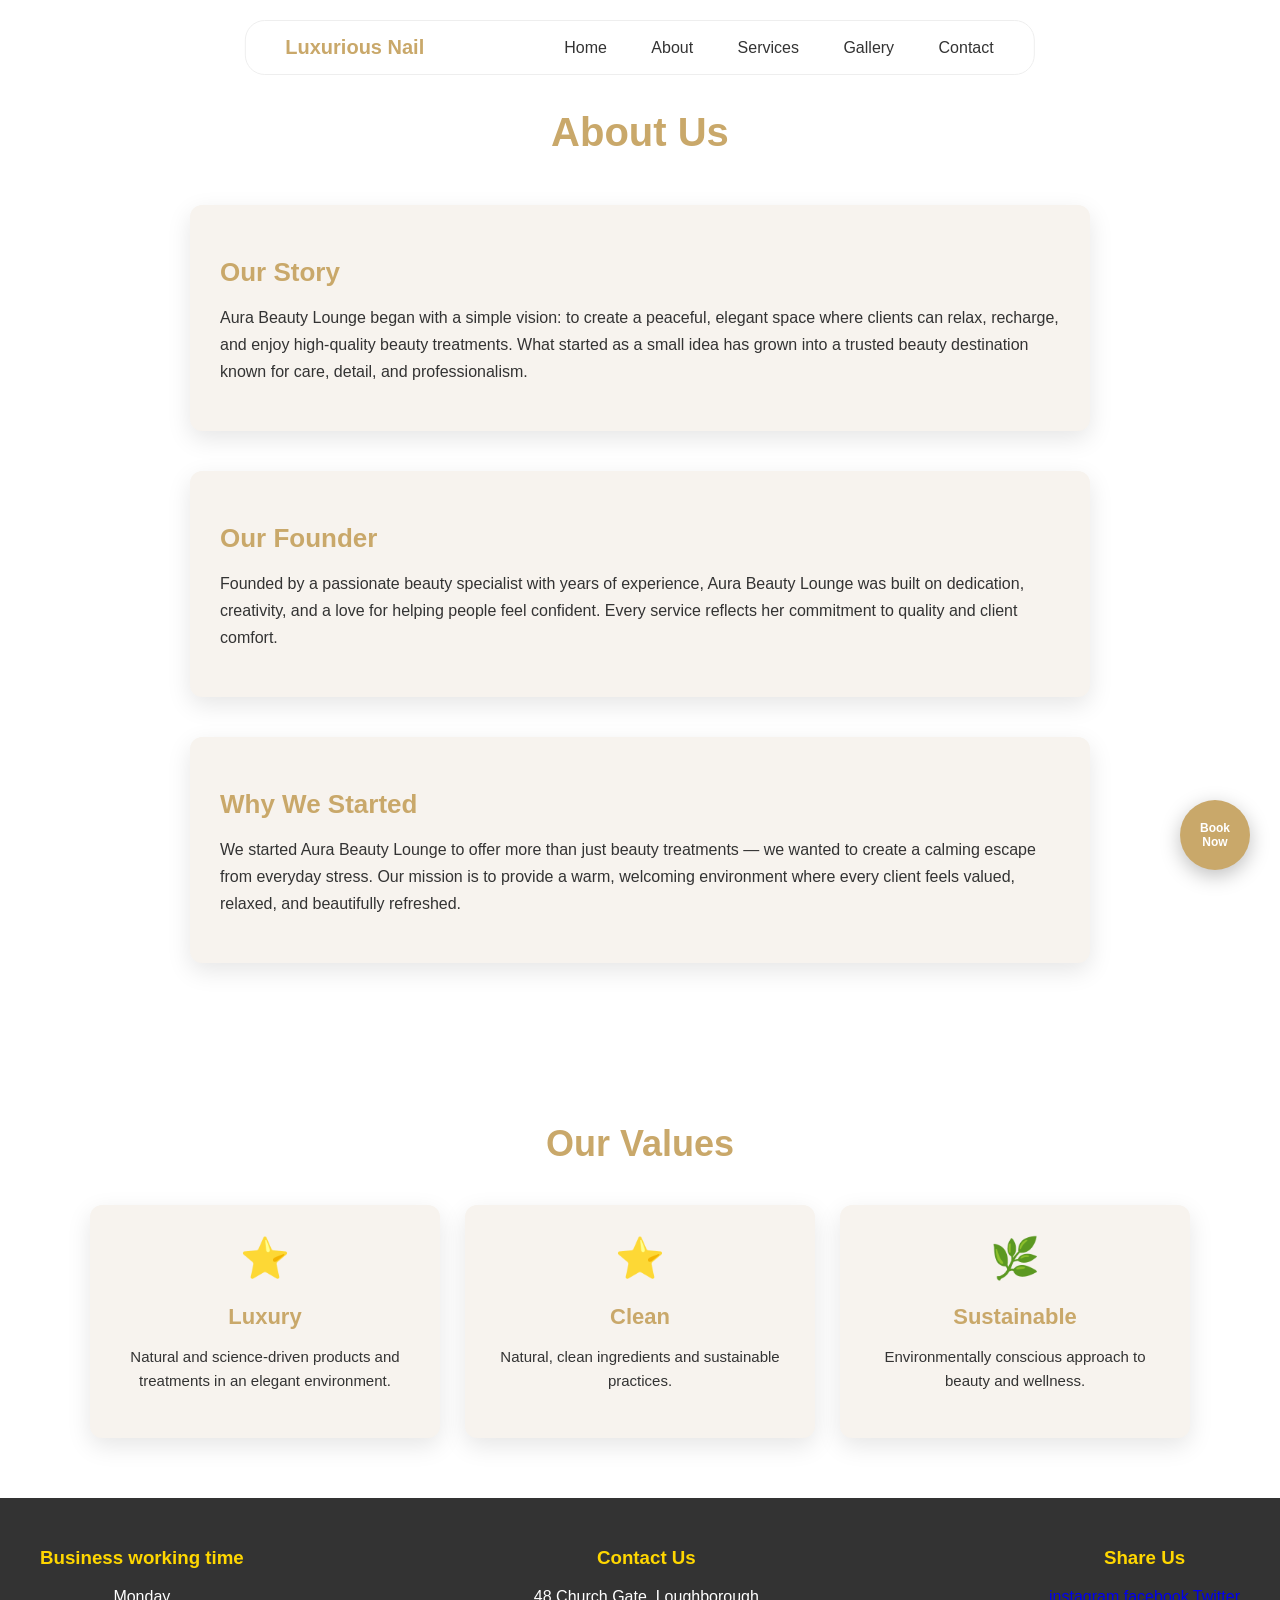
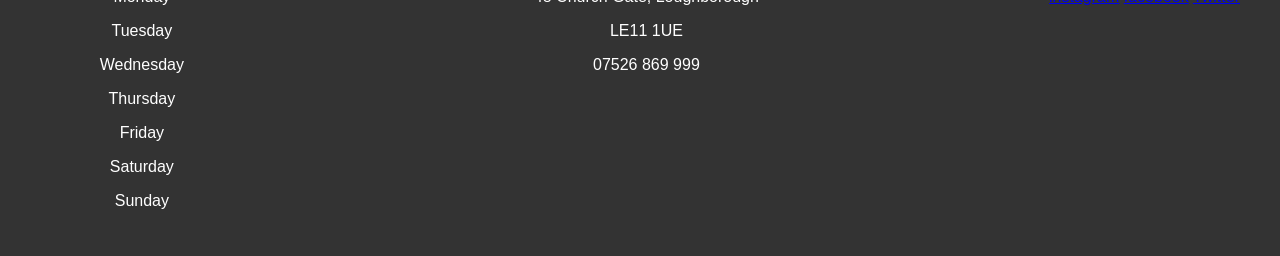
==== about.html @ 69b6419a "Add files via upload" ====
<!DOCTYPE html>
<html lang="en">
<head>
    <meta charset="UTF-8">
    <meta name="viewport" content="width=device-width, initial-scale=1.0">
    <title>Luxurious Nail</title>
    <link rel="stylesheet" href="style.css">
</head>

<body>

    <!-- NAVBAR -->
    <nav class="navbar">
        <div class="logo">Luxurious Nail</div>
        <div class="nav-links">
            <a href="index.html">Home</a>
            <a href="about.html">About</a>
            <a href="services.html">Services</a>
            <a href="gallery.html">Gallery</a>
            <a href="contact.html">Contact</a>
        </div>
    </nav>

<section class="about-page">

    <h1 class="about-main-heading">About Us</h1>

    <!-- BOX 1 -->
    <div class="about-box">
        <h2>Our Story</h2>
        <p>
            Aura Beauty Lounge began with a simple vision: to create a peaceful, elegant space where clients can relax, recharge, and enjoy high‑quality beauty treatments. What started as a small idea has grown into a trusted beauty destination known for care, detail, and professionalism.
        </p>
    </div>

    <!-- BOX 2 -->
    <div class="about-box">
        <h2>Our Founder</h2>
        <p>
            Founded by a passionate beauty specialist with years of experience, Aura Beauty Lounge was built on dedication, creativity, and a love for helping people feel confident. Every service reflects her commitment to quality and client comfort.
        </p>
    </div>

    <!-- BOX 3 -->
    <div class="about-box">
        <h2>Why We Started</h2>
        <p>
            We started Aura Beauty Lounge to offer more than just beauty treatments — we wanted to create a calming escape from everyday stress. Our mission is to provide a warm, welcoming environment where every client feels valued, relaxed, and beautifully refreshed.
        </p>
    </div>

</section>

<!-- OUR VALUES SECTION -->
<section class="values-section">

    <h2 class="values-heading">Our Values</h2>

    <div class="values-container">

        <!-- BOX 1 -->
        <div class="value-box">
            <div class="value-icon">⭐</div>
            <h3>Luxury</h3>
            <p>Natural and science‑driven products and treatments in an elegant environment.</p>
        </div>

        <!-- BOX 2 -->
        <div class="value-box">
            <div class="value-icon">⭐</div>
            <h3>Clean</h3>
            <p>Natural, clean ingredients and sustainable practices.</p>
        </div>

        <!-- BOX 3 -->
        <div class="value-box">
            <div class="value-icon">🌿</div>
            <h3>Sustainable</h3>
            <p>Environmentally conscious approach to beauty and wellness.</p>
        </div>

    </div>

</section>

<a href="contact.html" class="floating-circle-cta">
    Book<br>Now
</a>


   <!-- FOOTER -->
    <footer>
        
    <div class="footer-section">
        <h3>Business working time</h3>
        <p>Monday</p>
        <p>Tuesday</p>
        <p>Wednesday</p>
        <p>Thursday</p>
        <p>Friday</p>
        <p>Saturday</p>
        <p>Sunday</p>
    </div>

    <div class="footer-section">
        <h3>Contact Us</h3>
        <p>48 Church Gate, Loughborough</p>
        <p>LE11 1UE</p>
        <p>07526 869 999</p>
    </div>

    <div class="footer-section">
        <h3>Share Us</h3>
        <a href="https://www.instagram.com/loughborough_beauty_lounge?igsh=MWcwcXJ1YjU5emx0Mg%3D%3D&utm_source=qr">instagram</a>
        <a href="#">facebook</a>
        <a href="#">Twitter</a>
    </div>

    </footer>
---- style.css ----
/* GLOBAL */
html {
    scroll-behavior: smooth;
}

body {
    margin: 0;
    font-family: "Poppins", sans-serif;
    background: #ffffff;
    color: #333;
}

/* NAVBAR */
.navbar {
    position: fixed;
    top: 20px;
    left: 50%;
    transform: translateX(-50%);
    background: white;
    padding: 15px 40px;
    display: flex;
    align-items: center;
    gap: 100px;
    border-radius: 20px;
    border: 1px solid #eee;
    z-index: 10;
    white-space: nowrap;
    min-width: 600px;
}

.logo {
    font-size: 20px;
    font-weight: bold;
    color: #C9A86A;
}

.nav-links a {
    margin-left: 40px;
    text-decoration: none;
    color: #333;
    font-weight: 500;
    display: inline-block;
    transition: 0.2s ease;
}

.nav-links a:hover {
    color: #C9A86A;
    transform: translateY(-10px) scale(1.2);
}

/* HERO SECTION */
.hero {
    position: relative;
    height: 100vh;
    overflow: hidden;
}

.hero-background {
    position: absolute;
    inset: 0;
    background: url('Images/photo3.jpg') center/cover no-repeat;
    z-index: 0;
    filter: brightness(0.5);
}

.hero-box {
    position: relative;
    z-index: 2;
    background: rgba(255, 255, 255, 0.85);
    padding: 40px 50px;
    border-radius: 12px;
    max-width: 600px;
    margin: 0 auto;
    top: 50%;
    transform: translateY(-50%);
    text-align: center;
    box-shadow: 0 8px 30px rgba(0,0,0,0.15);
}

.hero-box h1 {
    font-size: 42px;
    margin-bottom: 10px;
    color: #C9A86A;
}

.hero-box p {
    font-size: 18px;
    margin-bottom: 20px;
}

/* BUTTONS */
.btn, .btn1 {
    padding: 12px 25px;
    border-radius: 30px;
    text-decoration: none;
    font-weight: 500;
    margin: 5px;
}

.hero-box a {
    display: inline-block;
    transition: 0.2s ease;
}

.btn:hover, .btn1:hover {
    color: gold;
    transform: translateY(-15px) scale(1.2);
}

.btn {
    background: #C9A86A;
    color: white;
}

.btn1 {
    background: white;
    color: black;
}

/* PREVIEW SECTIONS */
.preview {
    padding: 30px 20px;
    background: #F7F3EE;
    border-bottom: 1px solid #eee;
    margin-top: 50px;
}

.preview h2 {
    font-size: 30px;
    color: #C9A86A;
    text-align: center;
}

.preview-content {
    display: flex;
    justify-content: space-between;
    align-items: center;
    gap: 50px;
    max-width: 900px;
    margin: 0 auto;
}

.intro-preview .preview-text {
    margin-left: -80px;
}

.preview-text p {
    background: rgba(255, 255, 255, 0.85);
    color: black;
    box-shadow: 0 8px 30px rgba(0,0,0,0.15);
    text-align: left;
    padding: 20px;
    border-radius: 12px;

}

/* REMOVE BOX ONLY FOR FIRST PREVIEW */
.intro-preview .preview-text p {
    background: none !important;
    box-shadow: none !important;
    padding: 0 !important;
    border-radius: 0 !important;
}

/* INTRO FEATURES UNDER IMAGE */
.intro-features {
    display: flex;
    justify-content: center;
    gap: 40px;
    margin-top: 30px;
    flex-wrap: wrap;
}

.feature-box {
    text-align: center;
    max-width: 150px;
}

.feature-icon {
    font-size: 32px;
    color: #C9A86A;
    display: block;
    margin-bottom: 10px;
}

.feature-box p {
    font-size: 14px;
    font-weight: 500;
    color: #333;
}

.feature-box {
    text-align: center;
    max-width: 150px;
    padding: 10px;
    border-radius: 10px;
    transition: 0.25s ease;
    cursor: pointer;
}

.feature-box:hover {
    background: rgba(201, 168, 106, 0.15); /* soft gold tint */
    transform: translateY(-5px);
}


.about-photo1 {
    width: 100%;
    max-width: 300px;
    border-radius: 12px;
    flex: 1;
}

.Our-Store-Preview {
    overflow: hidden;
    width: 100%;
    padding: 60px 0;
    background: #f4f4f4;
    border-radius: 10px;
    text-align: center;
    margin-top: 100px;
    margin-bottom:100px;
}


.Our-Store-Preview h2 {
    font-size: 30px;
    color: #C9A86A;
    margin-bottom: 20px;

}

.Our-Store-Preview a {
    background: #C9A86A;
    padding: 20px 40px;
    border-radius: 12px;
    color: black;
    text-decoration: none;
    
}


/* ANIMATION */
@keyframes scrollGallery {
    0% {
        transform: translateX(0);
    }
    100% {
        transform: translateX(-50%);
    }
}

.home-gallery-belt {
    display: flex;
    gap: 20px;
    width: max-content;
    animation: scrollGallery 25s linear infinite;
    padding: 50px 50px;
    margin-bottom: 50px;

}

.home-gallery-belt img {
    height: 180px;
    width: 260px;
    object-fit: cover;
    border-radius: 12px;
    flex-shrink: 0;
}


.Gallery-Preview {
    text-align: center;
    padding: 200px 20px;
    background: #F7F3EE;
}

.Gallery-Preview h2 {
    font-size: 30px;
    color: #C9A86A;
    margin-bottom: 20px;
}

.Gallery-grid {
    display: grid;
    grid-template-columns: repeat(auto-fit, minmax(250px, 1fr));
    gap: 20px;
    width: 100%;
    padding: 0 20px;
}

.Gallery-grid img {
    width: 100%;
    border-radius: 12px;
    object-fit: cover;
    margin-bottom: 50px;
}

.Contact-Preview {
    display: flex;
    justify-content: space-between;
    align-items: flex-start;
    gap: 10px;
    padding: 100px 20px;
    background: #F7F3EE;
    
}

.contact-info {
    flex: 1;
    background: white;
    padding: 20px 40px;
    margin-right: 300px;
    margin-top: 20px;
    border-radius: 12px;
}

.contact-form-container {
    flex: 1;
    display: flex;
    flex-direction: column;
    align-items: center;
}

.contact-form {
    display: flex;
    flex-direction: column;
    max-width: 350px;
    gap: 12px;
}

.contact-form input,
.contact-form textarea {
    padding: 12px;
    border: 1px solid #d4d4d4;
    border-radius: 8px;
    background: #fafafa;
}

.contact-form button {
    background: #b89b72;
    width: 250px;
    height: 50px;
    border-radius: 20px;
}

.contact-form button:hover {
    background: #a88a63;
}



/* FLOATING CIRCLE CTA */
.floating-circle-cta {
    position: fixed;
    bottom: 30px;
    right: 30px;
    width: 70px;
    height: 70px;
    background: #C9A86A;
    color: white;
    border-radius: 50%;
    display: flex;
    justify-content: center;
    align-items: center;
    text-align: center;
    font-size: 12px;
    font-weight: 600;
    text-decoration: none;
    box-shadow: 0 6px 20px rgba(0,0,0,0.25);
    cursor: pointer;
    z-index: 999;
    transition: 0.25s ease;
    
    /* PULSE ANIMATION */
    animation: pulse 2.2s ease-in-out infinite;
}

/* HOVER EFFECT */
.floating-circle-cta:hover {
    transform: scale(1.12) translateY(-4px);
    background: #b08f5c;
}

/* PULSE KEYFRAMES */
@keyframes pulse {
    0% {
        transform: scale(1);
        box-shadow: 0 0 0 rgba(201, 168, 106, 0.4);
    }
    50% {
        transform: scale(1.08);
        box-shadow: 0 0 20px rgba(201, 168, 106, 0.6);
    }
    100% {
        transform: scale(1);
        box-shadow: 0 0 0 rgba(201, 168, 106, 0.4);
    }
}



/* Services page */

.service-selector {
    text-align: center;
    padding: 50px 20px;
    background: #F7F3EE;
}

.selector-heading {
    font-size: 32px;
    color: #C9A86A;
    margin-bottom: 30px;
    margin-top: 100px;
}

.selector-row {
    display: flex;
    justify-content: center;
    gap: 20px;
    margin-bottom: 20px;
}

.selector-box {
    background: white;
    padding: 18px 30px;
    border-radius: 12px;
    box-shadow: 0 6px 20px rgba(0,0,0,0.1);
    text-decoration: none;
    color: #333;
    font-weight: 600;
    transition: 0.25s ease;
    min-width: 180px;
    text-align: center;
}

.selector-box:hover {
    background: #C9A86A;
    color: white;
    transform: translateY(-5px);
}

/* FULL SERVICE SECTIONS */
.full-service {
    padding: 60px 20px;
    max-width: 800px;
    margin: 0 auto 40px auto;
    background: #F7F3EE;
    border-radius: 12px;
    box-shadow: 0 8px 25px rgba(0,0,0,0.1);
}

/* Heading + price/time on same row */
.service-header {
    display: flex;
    justify-content: space-between;
    align-items: center;
}

.service-header h2 {
    color: #C9A86A;
    margin: 0;
    
}

.service-tags {
    display: flex;
    gap: 10px;
}

.tag {
    background: #C9A86A;
    color: white;
    padding: 5px 12px;
    border-radius: 8px;
    font-size: 12px;
    font-weight: 600;
    cursor: pointer;
}

.full-service p {
    margin-top: 15px;
    font-size: 15px;
    line-height: 1.6;
}






/* Contact page */




/* ABOUT PAGE MAIN WRAPPER */
.about-page {
    max-width: 900px;
    margin: 0 auto;
    padding: 60px 20px;
}

/* MAIN HEADING */
.about-main-heading {
    text-align: center;
    font-size: 40px;
    color: #C9A86A;
    margin-bottom: 50px;
    margin-top: 50px;
}

/* EACH BIG BOX */
.about-box {
    background: #F7F3EE;
    padding: 30px;
    border-radius: 12px;
    box-shadow: 0 8px 25px rgba(0,0,0,0.1);
    margin-bottom: 40px;
}

/* BOX HEADINGS */
.about-box h2 {
    color: #C9A86A;
    margin-bottom: 15px;
    font-size: 26px;
}

/* BOX TEXT */
.about-box p {
    font-size: 16px;
    line-height: 1.7;
    color: #333;
}

/* OUR VALUES SECTION */
.values-section {
    max-width: 1100px;
    margin: 60px auto;
    padding: 0 20px;
    text-align: center;
}

.values-heading {
    font-size: 36px;
    color: #C9A86A;
    margin-bottom: 40px;
}

/* CONTAINER FOR 3 BOXES */
.values-container {
    display: grid;
    grid-template-columns: repeat(auto-fit, minmax(260px, 1fr));
    gap: 25px;
}

/* EACH BOX */
.value-box {
    background: #F7F3EE;
    padding: 30px 25px;
    border-radius: 12px;
    box-shadow: 0 8px 25px rgba(0,0,0,0.1);
    transition: 0.3s ease;
}

.value-box:hover {
    transform: translateY(-5px);
}

/* ICON */
.value-icon {
    font-size: 40px;
    margin-bottom: 15px;
    color: #C9A86A;
}

/* HEADINGS */
.value-box h3 {
    font-size: 22px;
    color: #C9A86A;
    margin-bottom: 10px;
}

/* TEXT */
.value-box p {
    font-size: 15px;
    line-height: 1.6;
    color: #333;
}

/* RESPONSIVE */
@media (max-width: 700px) {
    .values-heading {
        font-size: 30px;
    }
}





/* GALLERY PAGE WRAPPER */
.gallery-page {
    max-width: 1100px;
    margin: 0 auto;
    padding: 60px 20px;
}

/* MAIN HEADING */
.gallery-main-heading {
    text-align: center;
    font-size: 40px;
    color: #C9A86A;
    margin-bottom: 40px;
}

/* GALLERY GRID */
.gallery-grid {
    display: grid;
    grid-template-columns: repeat(auto-fit, minmax(250px, 1fr));
    gap: 20px;
}

.gallery-grid img {
    width: 100%;
    height: 260px;
    object-fit: cover;
    border-radius: 12px;
    box-shadow: 0 6px 20px rgba(0,0,0,0.1);
    transition: 0.3s ease;
}

.gallery-grid img:hover {
    transform: scale(1.03);
}

/* PAGINATION */
.gallery-pagination {
    text-align: center;
    margin-top: 30px;
}

.page-number {
    display: inline-block;
    padding: 10px 18px;
    margin: 0 5px;
    border-radius: 8px;
    background: #F7F3EE;
    color: #333;
    text-decoration: none;
    font-weight: 600;
    border: 1px solid #C9A86A;
    transition: 0.2s ease;
}

.page-number:hover {
    background: #C9A86A;
    color: white;
}

.page-number.active {
    background: #C9A86A;
    color: white;
}




/* CONTACT PAGE WRAPPER */
.contact-page {
    max-width: 1100px;
    margin: 0 auto;
    padding: 60px 20px;
}

/* MAIN HEADING */
.contact-heading {
    text-align: center;
    font-size: 40px;
    color: #C9A86A;
    margin-bottom: 40px;
}

/* TWO-COLUMN LAYOUT */
.contact-container {
    display: grid;
    grid-template-columns: 1fr 1fr;
    gap: 40px;
}

/* LEFT SIDE */
.contact-left {
    background: #F7F3EE;
    padding: 30px;
    border-radius: 12px;
    box-shadow: 0 8px 25px rgba(0,0,0,0.1);
}

.contact-left h2 {
    color: #C9A86A;
    margin-bottom: 20px;
}

.contact-left p {
    font-size: 16px;
    margin-bottom: 10px;
}

/* BUTTON */
.contact-btn {
    display: inline-block;
    margin-top: 20px;
    padding: 12px 20px;
    background: #C9A86A;
    color: white;
    border-radius: 8px;
    text-decoration: none;
    font-weight: 600;
    transition: 0.3s ease;
}

.contact-btn:hover {
    background: black;
}

/* RIGHT SIDE MAP */
.contact-right {
    width: 100%;
    height: 350px;
    border-radius: 12px;
    overflow: hidden;
}

/* RESPONSIVE */
@media (max-width: 800px) {
    .contact-container {
        grid-template-columns: 1fr;
    }

    .contact-right {
        height: 300px;
    }
}



/* FOOTER */
footer {
    background: #333;
    color: white;
    text-align: center;
    padding: 20px;
    justify-content: space-between;
    display: flex;
    padding: 30px 40px;
    gap: 50px;
}

footer h3 {
    color: gold;
}
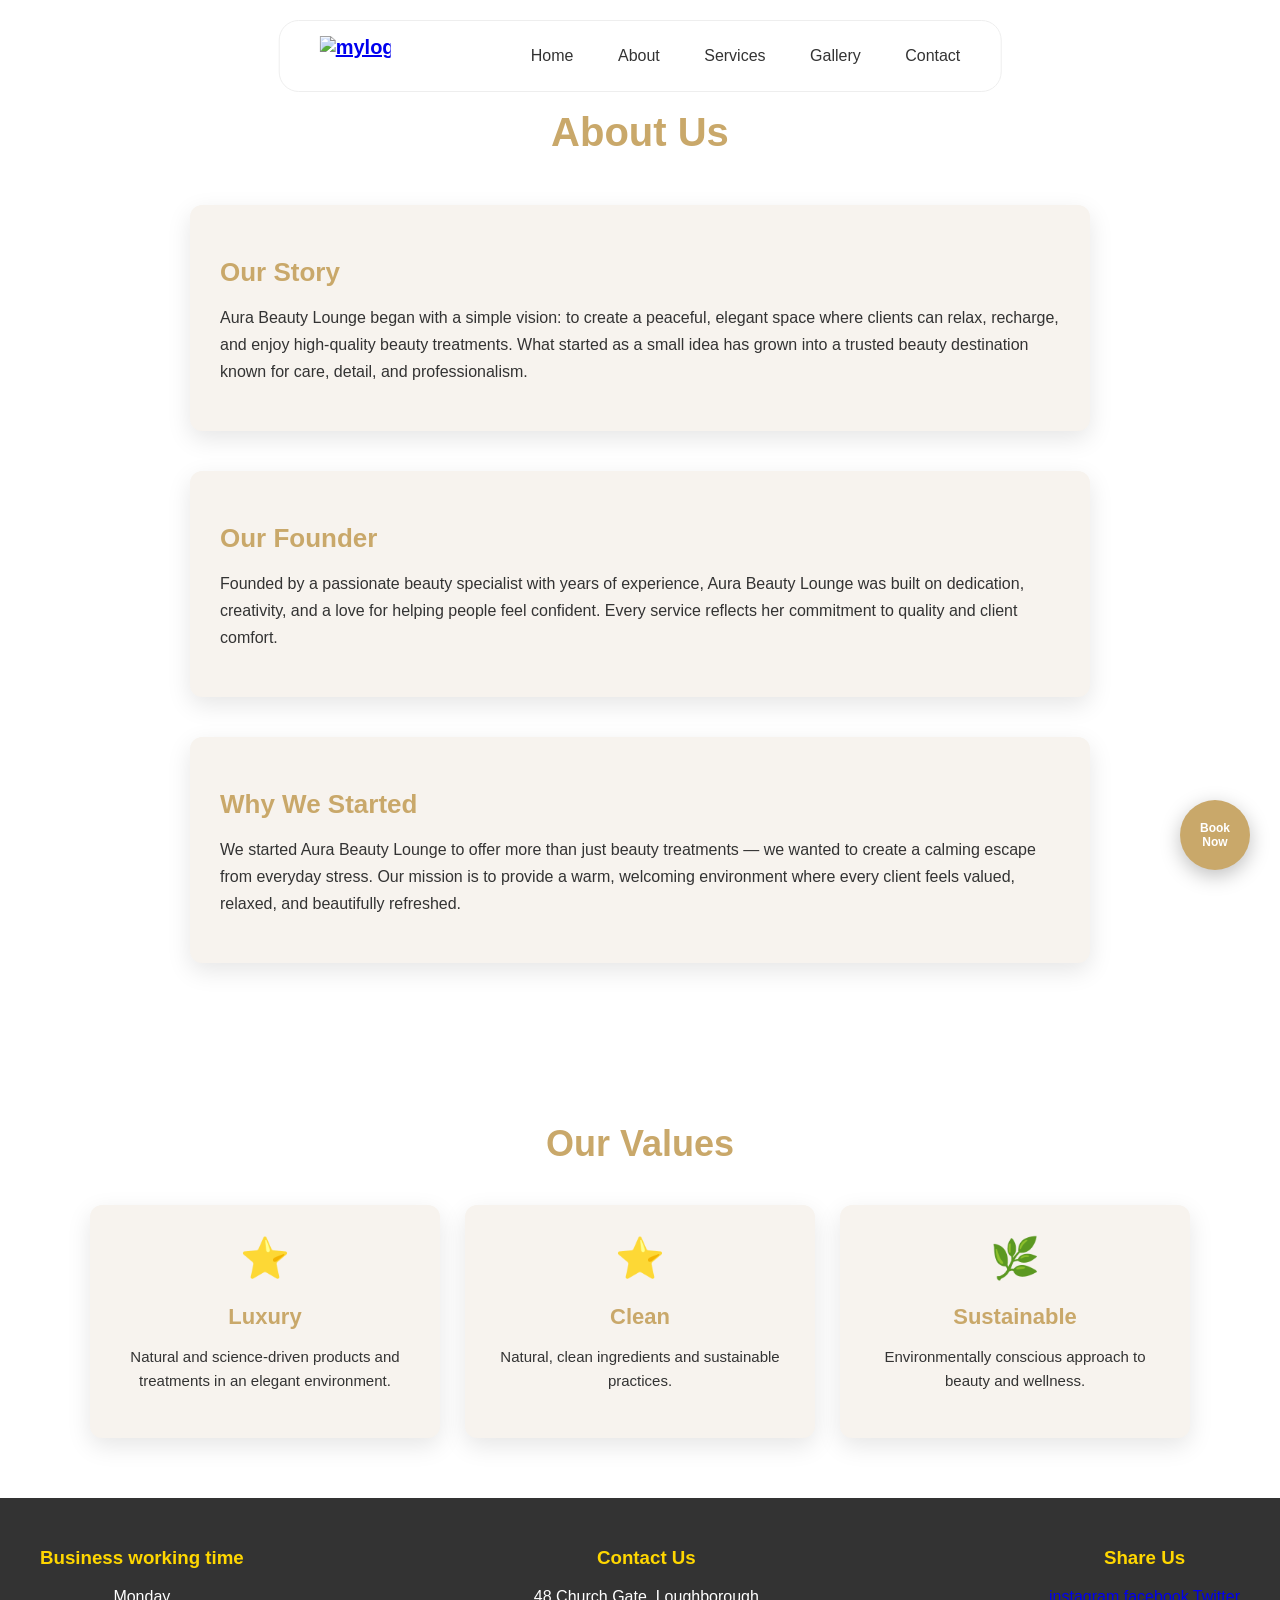
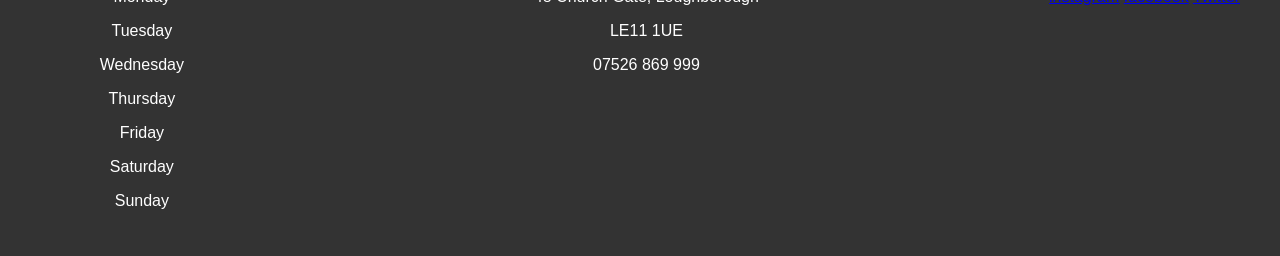
==== commit dfaf8265: "Add files via upload" ====
--- a/about.html
+++ b/about.html
@@ -11,7 +11,11 @@
 
     <!-- NAVBAR -->
     <nav class="navbar">
-        <div class="logo">Luxurious Nail</div>
+        <div class="logo">
+            <a href="index.html">
+            <img src="Images/logo.png" alt="mylogo"> 
+            </a>   
+        </div>
         <div class="nav-links">
             <a href="index.html">Home</a>
             <a href="about.html">About</a>
--- a/style.css
+++ b/style.css
@@ -47,6 +47,16 @@
     color: #C9A86A;
     transform: translateY(-10px) scale(1.2);
 }
+
+.logo img {
+    height: 40px;      /* adjust size */
+    width: auto;       /* keeps proportions */
+    display: block;    /* removes weird spacing */
+    cursor: pointer;
+    
+}
+
+
 
 /* HERO SECTION */
 .hero {
@@ -763,3 +773,92 @@
 
 
 
+
+
+
+
+
+
+
+
+
+/* 📱 MOBILE RESPONSIVE FIXES */
+@media (max-width: 768px) {
+
+    /* NAVBAR */
+    .navbar {
+        flex-direction: column;
+        gap: 10px;
+        padding: 10px 20px;
+        min-width: auto;
+        width: 90%;
+    }
+
+    .nav-links a {
+        margin-left: 15px;
+    }
+
+    /* PREVIEW SECTIONS */
+    .preview-content {
+        flex-direction: column;
+        text-align: center;
+    }
+
+    .preview-text p {
+        text-align: left;
+    }
+
+    .about-photo1 {
+        max-width: 90%;
+    }
+
+    /* FEATURES */
+    .intro-features {
+        gap: 20px;
+    }
+
+    /* SERVICES SELECTOR */
+    .selector-row {
+        flex-direction: column;
+        gap: 15px;
+    }
+
+    /* CONVEYOR BELT */
+    .home-gallery-belt img {
+        width: 180px;
+        height: 120px;
+    }
+
+    .Our-Store-Preview {
+        padding: 20px;
+    }
+
+    /* GALLERY PREVIEW */
+    .Gallery-grid {
+        grid-template-columns: 1fr 1fr;
+    }
+
+    /* CONTACT PREVIEW */
+    .Contact-Preview {
+        flex-direction: column;
+        gap: 20px;
+    }
+
+    .contact-info {
+        margin-right: 0;
+        width: 100%;
+    }
+
+    .contact-form-container {
+        width: 100%;
+    }
+
+    /* FLOATING CTA */
+    .floating-circle-cta {
+        width: 60px;
+        height: 60px;
+        bottom: 20px;
+        right: 20px;
+        font-size: 11px;
+    }
+}
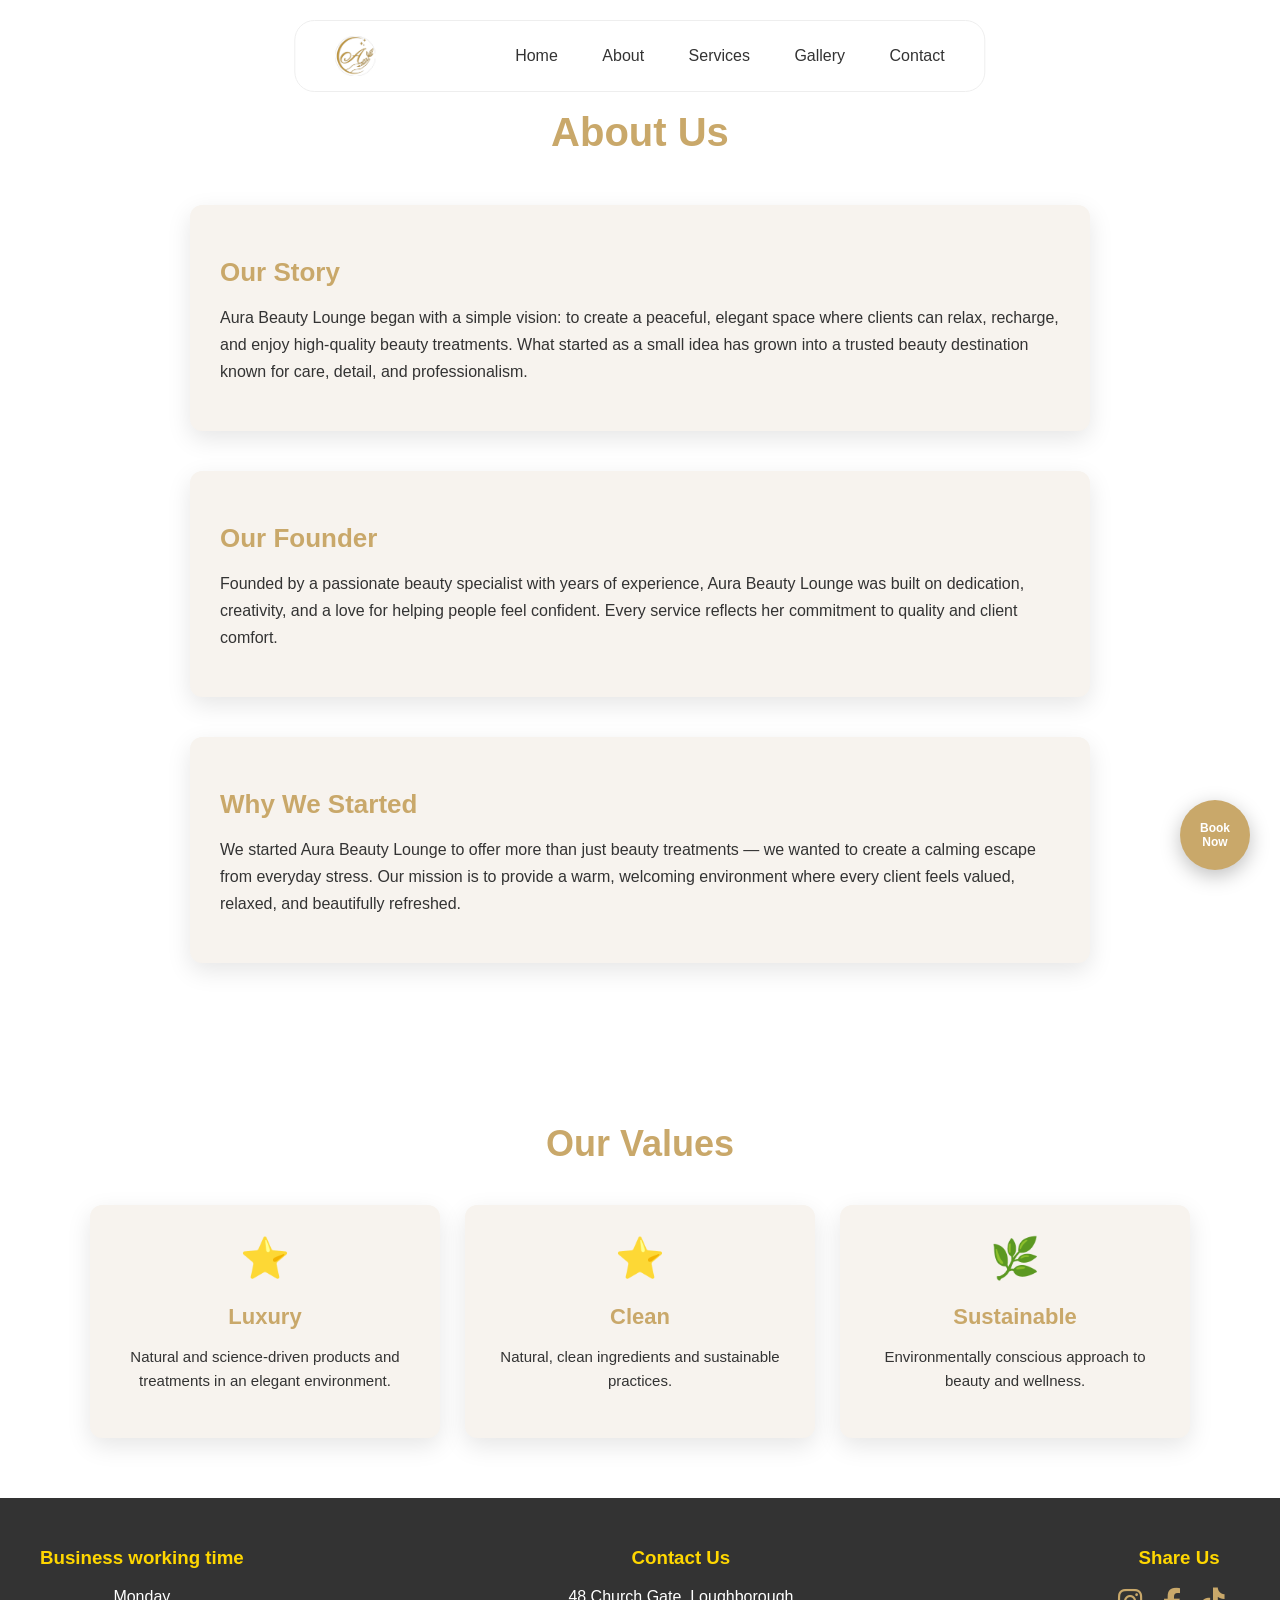
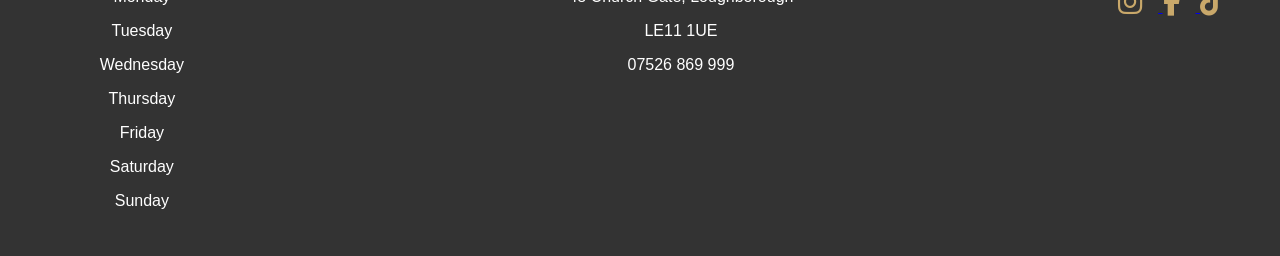
==== commit 63fd2b02: "Add files via upload" ====
--- a/about.html
+++ b/about.html
@@ -5,6 +5,8 @@
     <meta name="viewport" content="width=device-width, initial-scale=1.0">
     <title>Luxurious Nail</title>
     <link rel="stylesheet" href="style.css">
+    <link rel="icon" type="image/png" href="favicon.png">
+    <link rel="stylesheet" href="https://cdnjs.cloudflare.com/ajax/libs/font-awesome/6.5.0/css/all.min.css">
 </head>
 
 <body>
@@ -13,7 +15,7 @@
     <nav class="navbar">
         <div class="logo">
             <a href="index.html">
-            <img src="Images/logo.png" alt="mylogo"> 
+            <img src="Images/favicon.png" alt="mylogo"> 
             </a>   
         </div>
         <div class="nav-links">
@@ -114,10 +116,19 @@
     </div>
 
     <div class="footer-section">
-        <h3>Share Us</h3>
-        <a href="https://www.instagram.com/loughborough_beauty_lounge?igsh=MWcwcXJ1YjU5emx0Mg%3D%3D&utm_source=qr">instagram</a>
-        <a href="#">facebook</a>
-        <a href="#">Twitter</a>
-    </div>
+    <h3>Share Us</h3>
+
+    <a href="https://www.instagram.com/loughborough_beauty_lounge?igsh=MWcwcXJ1YjU5emx0Mg%3D%3D&utm_source=qr" target="_blank">
+        <i class="fa-brands fa-instagram"></i>
+    </a>
+
+    <a href="https://www.facebook.com/share/18qWMTcFxc/?mibextid=wwXIfr" target="_blank">
+        <i class="fa-brands fa-facebook-f"></i>
+    </a>
+
+    <a href="https://www.tiktok.com/@aurabeautyloughborough?_r=1&_t=ZN-974U1bANI9O" target="_blank">
+        <i class="fa-brands fa-tiktok"></i>
+    </a>
+</div>
 
     </footer>
--- a/style.css
+++ b/style.css
@@ -80,17 +80,22 @@
     padding: 40px 50px;
     border-radius: 12px;
     max-width: 600px;
-    margin: 0 auto;
+    
+    margin-left: auto;
+    margin-right: auto;
+    margin-top: 50px;
+    margin-bottom: auto;
     top: 50%;
     transform: translateY(-50%);
     text-align: center;
     box-shadow: 0 8px 30px rgba(0,0,0,0.15);
-}
-
-.hero-box h1 {
-    font-size: 42px;
-    margin-bottom: 10px;
-    color: #C9A86A;
+
+}
+
+.hero-box img {
+    width: 400px;
+    margin-bottom: -50px;
+    
 }
 
 .hero-box p {
@@ -742,16 +747,7 @@
     overflow: hidden;
 }
 
-/* RESPONSIVE */
-@media (max-width: 800px) {
-    .contact-container {
-        grid-template-columns: 1fr;
-    }
-
-    .contact-right {
-        height: 300px;
-    }
-}
+
 
 
 
@@ -772,30 +768,80 @@
 }
 
 
-
-
-
-
-
-
-
-
-
-
-/* 📱 MOBILE RESPONSIVE FIXES */
-@media (max-width: 768px) {
+.footer-section a i {
+    font-size: 28px;
+    color: #C9A86A;
+    margin-right: 15px;
+    transition: 0.3s ease;
+}
+
+.footer-section a i:hover {
+    
+    transform: scale(1.2);
+}
+
+
+
+
+
+
+
+
+
+
+
+
+
+/* 📱 REAL MOBILE SECTION */
+@media (max-width: 600px) {
 
     /* NAVBAR */
     .navbar {
         flex-direction: column;
-        gap: 10px;
-        padding: 10px 20px;
+        gap: 5px;
+        padding: 10px 15px;
+        width: 90%;
         min-width: auto;
-        width: 90%;
     }
 
     .nav-links a {
-        margin-left: 15px;
+        margin-left: 10px;
+        font-size: 14px;
+    }
+
+    .logo img {
+        height: 30px;
+    }
+
+    /* FOOTER */
+    footer {
+        flex-direction: column;
+        text-align: center;
+        gap: 20px;
+        padding: 20px;
+    }
+
+    footer h3 {
+        margin-bottom: 10px;
+    }
+
+    .footer-section a i {
+        font-size: 24px;
+        margin: 0 10px;
+    }
+
+    /* CONTACT PAGE */
+    .contact-container {
+        grid-template-columns: 1fr;
+    }
+
+    .contact-right {
+        height: auto;
+    }
+
+    /* GALLERY */
+    .Gallery-grid {
+        grid-template-columns: 1fr;
     }
 
     /* PREVIEW SECTIONS */
@@ -804,17 +850,23 @@
         text-align: center;
     }
 
-    .preview-text p {
-        text-align: left;
-    }
-
     .about-photo1 {
-        max-width: 90%;
-    }
-
-    /* FEATURES */
-    .intro-features {
+        max-width: 100%;
+    }
+
+    /* CONTACT PREVIEW */
+    .Contact-Preview {
+        flex-direction: column;
         gap: 20px;
+    }
+
+    .contact-info {
+        margin-right: 0;
+        width: 100%;
+    }
+
+    .contact-form-container {
+        width: 100%;
     }
 
     /* SERVICES SELECTOR */
@@ -823,6 +875,11 @@
         gap: 15px;
     }
 
+    /* FEATURES */
+    .intro-features {
+        gap: 20px;
+    }
+
     /* CONVEYOR BELT */
     .home-gallery-belt img {
         width: 180px;
@@ -831,26 +888,6 @@
 
     .Our-Store-Preview {
         padding: 20px;
-    }
-
-    /* GALLERY PREVIEW */
-    .Gallery-grid {
-        grid-template-columns: 1fr 1fr;
-    }
-
-    /* CONTACT PREVIEW */
-    .Contact-Preview {
-        flex-direction: column;
-        gap: 20px;
-    }
-
-    .contact-info {
-        margin-right: 0;
-        width: 100%;
-    }
-
-    .contact-form-container {
-        width: 100%;
     }
 
     /* FLOATING CTA */
@@ -862,3 +899,5 @@
         font-size: 11px;
     }
 }
+
+
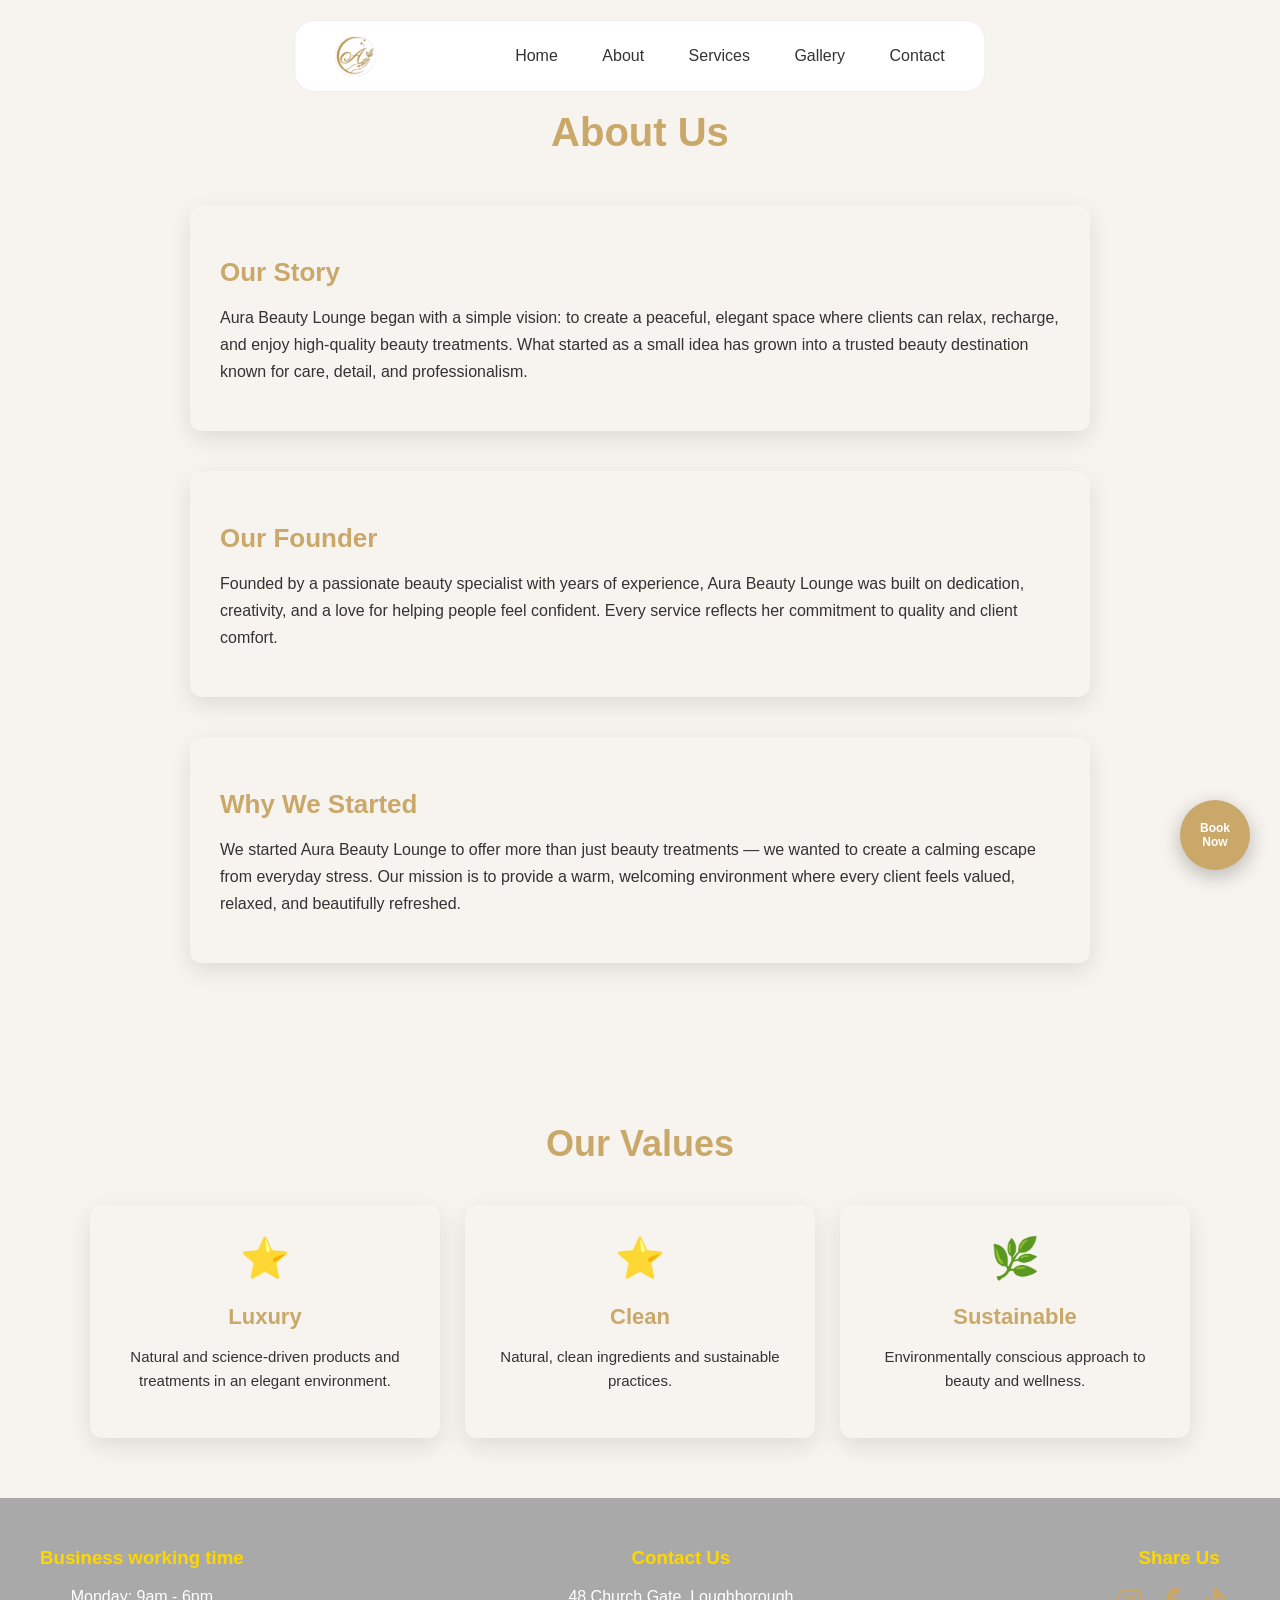
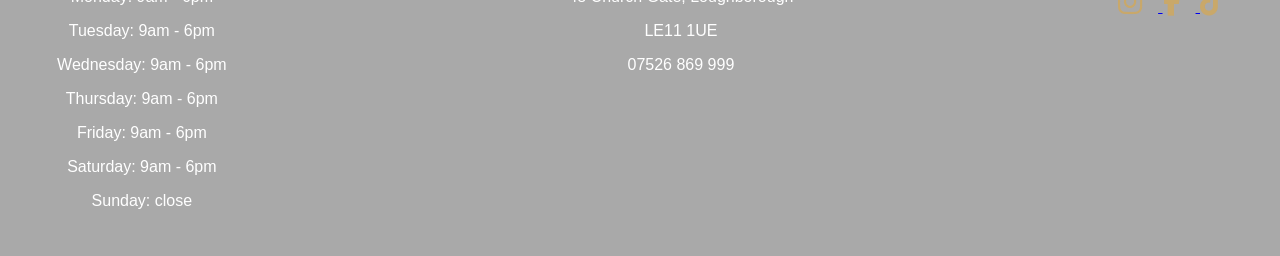
==== commit 00ee92df: "Add files via upload" ====
--- a/about.html
+++ b/about.html
@@ -99,13 +99,13 @@
         
     <div class="footer-section">
         <h3>Business working time</h3>
-        <p>Monday</p>
-        <p>Tuesday</p>
-        <p>Wednesday</p>
-        <p>Thursday</p>
-        <p>Friday</p>
-        <p>Saturday</p>
-        <p>Sunday</p>
+        <p>Monday: 9am - 6pm</p>
+        <p>Tuesday: 9am - 6pm</p>
+        <p>Wednesday: 9am - 6pm</p>
+        <p>Thursday: 9am - 6pm</p>
+        <p>Friday: 9am - 6pm</p>
+        <p>Saturday: 9am - 6pm</p>
+        <p>Sunday: close</p>
     </div>
 
     <div class="footer-section">
@@ -131,4 +131,7 @@
     </a>
 </div>
 
+
     </footer>
+</body>
+</html>
--- a/style.css
+++ b/style.css
@@ -6,7 +6,7 @@
 body {
     margin: 0;
     font-family: "Poppins", sans-serif;
-    background: #ffffff;
+    background: #f7f3ee;
     color: #333;
 }
 
@@ -28,11 +28,6 @@
     min-width: 600px;
 }
 
-.logo {
-    font-size: 20px;
-    font-weight: bold;
-    color: #C9A86A;
-}
 
 .nav-links a {
     margin-left: 40px;
@@ -135,7 +130,7 @@
 /* PREVIEW SECTIONS */
 .preview {
     padding: 30px 20px;
-    background: #F7F3EE;
+    background: #f4f4f4;
     border-bottom: 1px solid #eee;
     margin-top: 50px;
 }
@@ -248,7 +243,7 @@
 .Our-Store-Preview a {
     background: #C9A86A;
     padding: 20px 40px;
-    border-radius: 12px;
+    border-radius: none;
     color: black;
     text-decoration: none;
     
@@ -415,8 +410,9 @@
 
 
 
-/* Services page */
-
+/* Services section in home page */
+
+/* SERVICE SELECTOR */
 .service-selector {
     text-align: center;
     padding: 50px 20px;
@@ -430,31 +426,72 @@
     margin-top: 100px;
 }
 
+/* ROW OF 4 COLUMNS */
 .selector-row {
     display: flex;
     justify-content: center;
     gap: 20px;
-    margin-bottom: 20px;
-}
-
-.selector-box {
-    background: white;
-    padding: 18px 30px;
+}
+
+/* EACH COLUMN */
+.selector-column {
+    display: flex;
+    flex-direction: column;
+    align-items: center;
+    position: relative; /* IMPORTANT */
+}
+
+/* MAIN BUTTONS */
+.selector-box.main-box {
+    background: #C9A86A;
+    padding: 15px 25px;
     border-radius: 12px;
     box-shadow: 0 6px 20px rgba(0,0,0,0.1);
     text-decoration: none;
     color: #333;
     font-weight: 600;
     transition: 0.25s ease;
-    min-width: 180px;
-    text-align: center;
-}
-
-.selector-box:hover {
+    width: 180px;
+    text-align: center;
+    cursor: pointer;
+}
+
+.selector-box.main-box:hover {
+    background: #b8a4d1;
+    color: white;
+    transform: translateY(-5px);
+}
+
+/* DROPDOWN ITEMS */
+.selector-box.sub-box {
+    background: #F7F3EE;
+    color: #333;
+    width: 180px;
+    padding: 12px 20px;
+    border-radius: 10px;
+    box-shadow: 0 4px 15px rgba(0,0,0,0.1);
+    margin: 8px auto;
+    display: block;
+    transition: 0.25s ease;
+    text-decoration: none;
+}
+
+.selector-box.sub-box:hover {
     background: #C9A86A;
     color: white;
-    transform: translateY(-5px);
-}
+}
+
+/* DROPDOWN */
+.dropdown {
+    display: none;
+    margin-top: 10px;
+}
+
+
+
+
+
+
 
 /* FULL SERVICE SECTIONS */
 .full-service {
@@ -500,12 +537,77 @@
     line-height: 1.6;
 }
 
-
-
-
-
-
-/* Contact page */
+/* Services page */
+.services-wrapper {
+    max-width: 900px;
+    margin: 120px auto;
+    padding: 20px;
+}
+
+.service-block {
+    background: #F7F3EE;
+    padding: 30px;
+    border-radius: 12px;
+    box-shadow: 0 8px 25px rgba(0,0,0,0.1);
+    margin-bottom: 40px;
+}
+
+.service-title {
+    font-size: 28px;
+    color: #C9A86A;
+    margin-bottom: 20px;
+}
+
+.service-description {
+    margin-bottom: 20px;
+    font-size: 16px;
+    color: #333;
+}
+
+.service-list {
+    display: flex;
+    flex-direction: column;
+    gap: 12px;
+}
+
+.service-item {
+    background: white;
+    padding: 12px 18px;
+    border-radius: 10px;
+    display: flex;
+    justify-content: space-between;
+    box-shadow: 0 4px 15px rgba(0,0,0,0.1);
+}
+
+.service-name {
+    font-weight: 600;
+    color: #333;
+}
+
+.service-price {
+    background: #C9A86A;
+    color: white;
+    padding: 5px 12px;
+    border-radius: 8px;
+    font-size: 12px;
+    font-weight: 600;
+}
+
+.addon-box {
+    background: #e8e0d4;
+    padding: 20px;
+    border-radius: 10px;
+    margin-top: 25px;
+}
+
+.addon-box h3 {
+    color: #b08f5c;
+    margin-bottom: 10px;
+}
+
+
+
+
 
 
 
@@ -604,12 +706,7 @@
     color: #333;
 }
 
-/* RESPONSIVE */
-@media (max-width: 700px) {
-    .values-heading {
-        font-size: 30px;
-    }
-}
+
 
 
 
@@ -686,7 +783,8 @@
 .contact-page {
     max-width: 1100px;
     margin: 0 auto;
-    padding: 60px 20px;
+    padding: 150px 20px;
+    background: #f7f3ee;
 }
 
 /* MAIN HEADING */
@@ -702,6 +800,7 @@
     display: grid;
     grid-template-columns: 1fr 1fr;
     gap: 40px;
+    margin-top: 40px;
 }
 
 /* LEFT SIDE */
@@ -753,7 +852,7 @@
 
 /* FOOTER */
 footer {
-    background: #333;
+    background: darkgrey;
     color: white;
     text-align: center;
     padding: 20px;
@@ -793,7 +892,7 @@
 
 
 /* 📱 REAL MOBILE SECTION */
-@media (max-width: 600px) {
+@media (max-width: 500px) {
 
     /* NAVBAR */
     .navbar {
@@ -809,10 +908,50 @@
         font-size: 14px;
     }
 
+    /* HERO SECTION */
+    .hero {
+        height: auto;
+        padding: 100px 20px 40px; /* reduced padding */
+    }
+
+    .hero-box {
+        top: auto;
+        transform: none;
+        margin-top: 10px;
+        padding: 20px 15px;
+        max-width: 95%;
+    }
+
+    .hero-box img {
+        width: 150px;        /* smaller image */
+        height: auto;
+        display: block;
+        margin: 0 auto 10px;
+    }
+
+    .hero-background {
+        filter: brightness(0.45);
+    }
+
     .logo img {
         height: 30px;
     }
 
+
+        .big-box {
+        padding: 15px 20px;
+        font-size: 16px;
+    }
+
+    .small {
+        padding: 12px 15px;
+        font-size: 14px;
+    }
+
+    .selector-heading {
+        font-size: 26px;
+        margin-top: 60px;
+    }
     /* FOOTER */
     footer {
         flex-direction: column;
@@ -870,10 +1009,7 @@
     }
 
     /* SERVICES SELECTOR */
-    .selector-row {
-        flex-direction: column;
-        gap: 15px;
-    }
+
 
     /* FEATURES */
     .intro-features {
@@ -901,3 +1037,69 @@
 }
 
 
+/* FLOATING FREE DRINKS BUTTON */
+.floating-circle-drinks {
+    position: fixed;
+    bottom: 110px;   /* perfect spacing above your CTA */
+    right: 20px;
+    width: 60px;
+    height: 60px;
+    background: #C9A86A;
+    color: white;
+    font-weight: 700;
+    font-size: 11px;
+    border-radius: 50%;
+    display: flex;
+    justify-content: center;
+    align-items: center;
+    box-shadow: 0 6px 20px rgba(0,0,0,0.2);
+    cursor: pointer;
+    transition: 0.25s ease;
+    text-align: center;
+    padding: 10px;
+    z-index: 999; /* stays above everything */
+}
+
+.floating-circle-drinks:hover {
+    transform: scale(1.1);
+    background: #b8a4d1;
+}
+
+/* POPUP OVERLAY */
+.drinks-popup {
+    display: none;
+    position: fixed;
+    top: 0;
+    left: 0;
+    width: 100%;
+    height: 100%;
+    background: rgba(0,0,0,0.6);
+    justify-content: center;
+    align-items: center;
+    z-index: 1000; /* ABOVE floating circles */
+}
+
+/* POPUP CONTENT */
+.drinks-popup-content {
+    background: white;
+    padding: 20px;
+    border-radius: 12px;
+    max-width: 90%;
+    text-align: center;
+    position: relative;
+}
+
+.drinks-popup-content img {
+    max-width: 35%;
+    border-radius: 10px;
+}
+
+/* CLOSE BUTTON */
+.close-popup {
+    position: absolute;
+    top: 10px;
+    right: 15px;
+    font-size: 28px;
+    cursor: pointer;
+}
+
